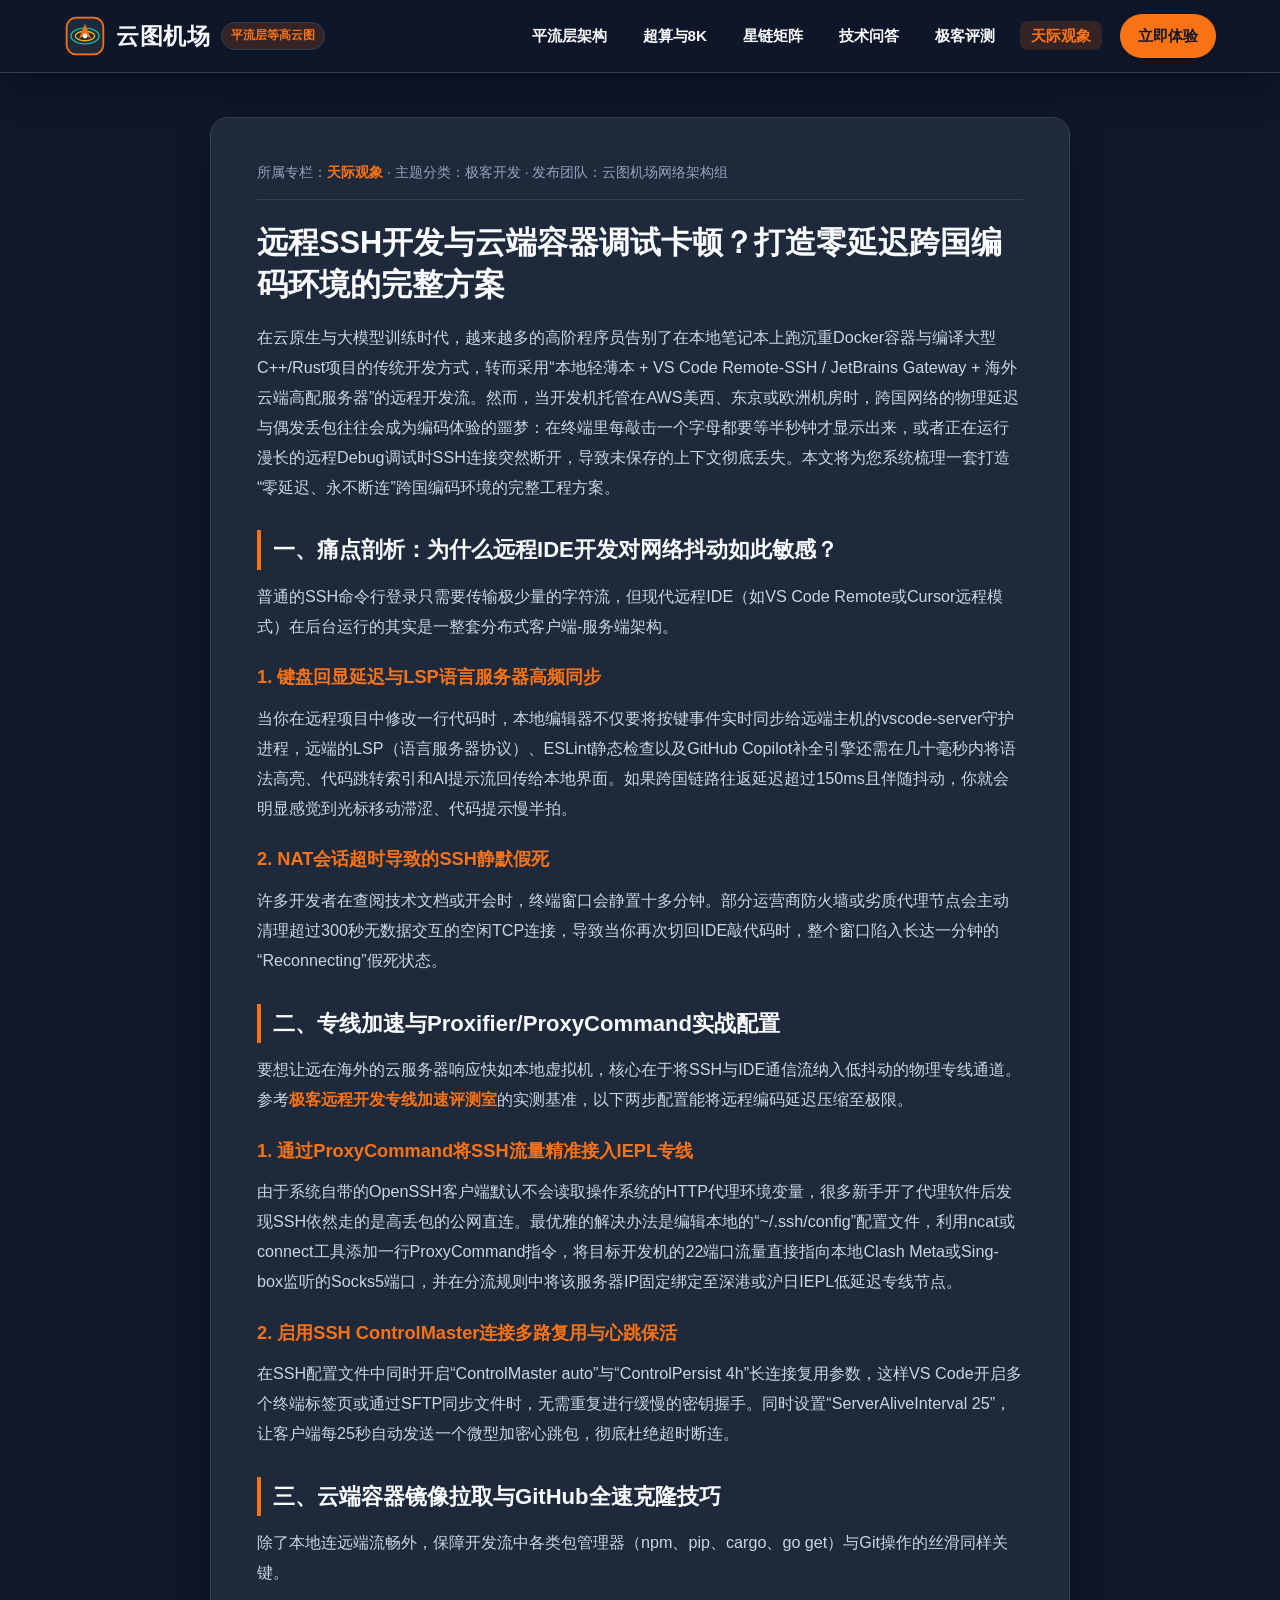
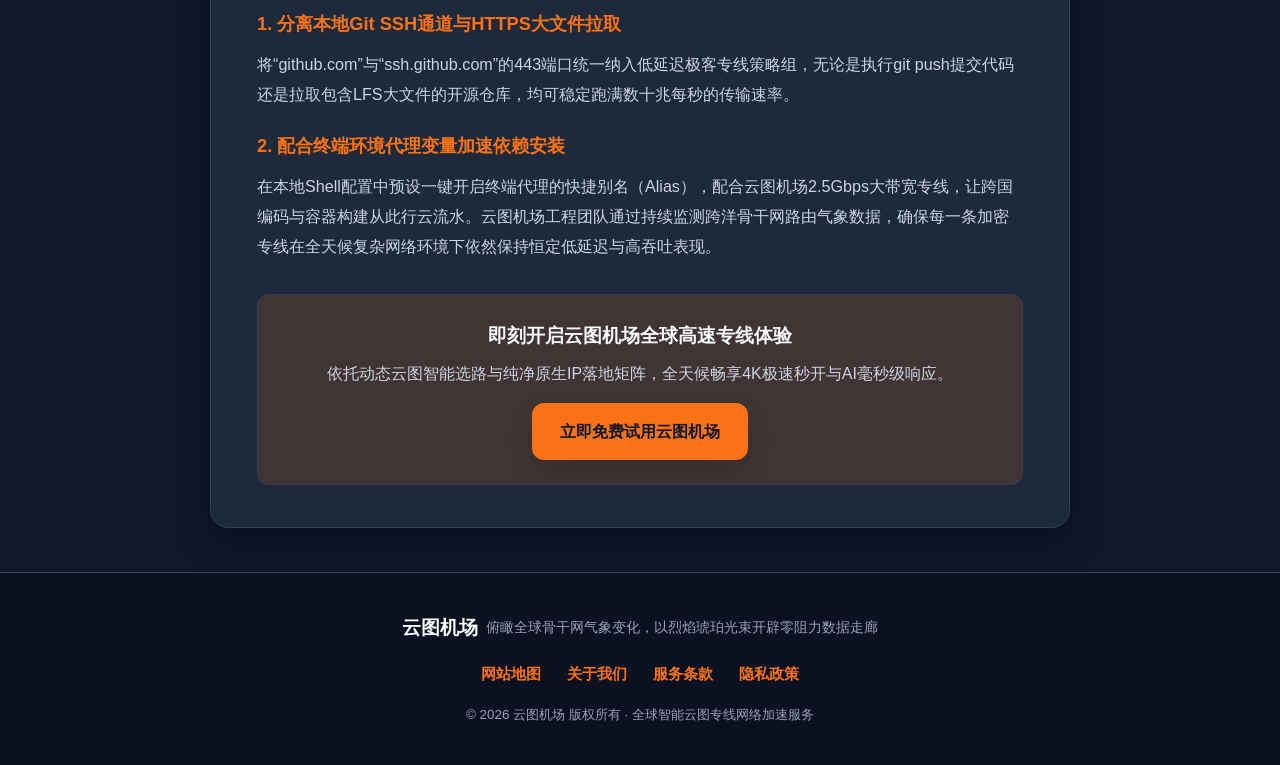
==== github-copilot-jetbrains-remote-ssh-boost.html @ 9d35b677 "Deploy yuntujichang.monster landing page" ====
<!DOCTYPE html>
<html lang="zh-CN">
<head>
  <meta charset="UTF-8">
  <meta name="viewport" content="width=device-width, initial-scale=1.0">
  <title>远程SSH开发与云端容器调试卡顿？打造零延迟跨国编码环境的完整方案 - 云图机场</title>
  <meta name="description" content="针对VS Code Remote-SSH、JetBrains Gateway远程开发及GitHub Copilot终端敲击延迟与断连问题，提供SSH多路复用与IEPL低抖动专线加速方案。">
  <link rel="canonical" href="https://yuntujichang.monster/github-copilot-jetbrains-remote-ssh-boost.html">
  <link rel="stylesheet" href="style.css">
  <script type="application/ld+json">
  {
    "@context": "https://schema.org",
    "@type": "Article",
    "headline": "远程SSH开发与云端容器调试卡顿？打造零延迟跨国编码环境的完整方案",
    "description": "针对VS Code Remote-SSH、JetBrains Gateway远程开发及GitHub Copilot终端敲击延迟与断连问题，提供SSH多路复用与IEPL低抖动专线加速方案。",
    "author": {
      "@type": "Organization",
      "name": "云图机场"
    },
    "publisher": {
      "@type": "Organization",
      "name": "云图机场"
    },
    "mainEntityOfPage": "https://yuntujichang.monster/github-copilot-jetbrains-remote-ssh-boost.html"
  }
  </script>
</head>
<body>
  <header class="site-header">
    <div class="container header-inner">
      <a href="index.html" class="brand-link" aria-label="云图机场首页">
        <svg class="brand-logo-svg" viewBox="0 0 48 48" width="42" height="42" aria-hidden="true">
          <rect x="3" y="3" width="42" height="42" rx="11" fill="#1E293B" stroke="#F97316" stroke-width="2"/>
          <ellipse cx="24" cy="24" rx="16" ry="9" fill="none" stroke="#14B8A6" stroke-width="1.6"/>
          <ellipse cx="24" cy="24" rx="11" ry="5.5" fill="none" stroke="#EAB308" stroke-width="1.6"/>
          <polygon points="24,10 31,27 24,23 17,27" fill="#F97316"/>
          <circle cx="24" cy="24" r="2.8" fill="#F8FAFC"/>
        </svg>
        <span class="brand-text">云图机场</span>
        <span class="brand-tag">平流层等高云图</span>
      </a>
      <nav class="main-nav" aria-label="主导航">
        <ul class="nav-list">
          <li><a href="index.html#atlas-strength" class="nav-item">平流层架构</a></li>
          <li><a href="index.html#scene-matrix" class="nav-item">超算与8K</a></li>
          <li><a href="index.html#atlas-plans" class="nav-item">星链矩阵</a></li>
          <li><a href="index.html#atlas-faq" class="nav-item">技术问答</a></li>
          <li><a href="index.html#user-voices" class="nav-item">极客评测</a></li>
          <li><a href="skyline-radar.html" class="nav-item active-nav">天际观象</a></li>
        </ul>
        <a href="https://ww012.twilightaff.com/#/?code=A56DH1Af" rel="nofollow" target="_blank" class="nav-cta-btn">立即体验</a>
      </nav>
    </div>
  </header>
  <main class="container">
    <div class="article-outer-card">
      <div class="article-meta">
        <span>所属专栏：<a href="skyline-radar.html">天际观象</a></span> · <span>主题分类：极客开发</span> · <span>发布团队：云图机场网络架构组</span>
      </div>
      <article class="article-wrap">
        <h1>远程SSH开发与云端容器调试卡顿？打造零延迟跨国编码环境的完整方案</h1>
<p>在云原生与大模型训练时代，越来越多的高阶程序员告别了在本地笔记本上跑沉重Docker容器与编译大型C++/Rust项目的传统开发方式，转而采用“本地轻薄本 + VS Code Remote-SSH / JetBrains Gateway + 海外云端高配服务器”的远程开发流。然而，当开发机托管在AWS美西、东京或欧洲机房时，跨国网络的物理延迟与偶发丢包往往会成为编码体验的噩梦：在终端里每敲击一个字母都要等半秒钟才显示出来，或者正在运行漫长的远程Debug调试时SSH连接突然断开，导致未保存的上下文彻底丢失。本文将为您系统梳理一套打造“零延迟、永不断连”跨国编码环境的完整工程方案。</p>
<h2>一、痛点剖析：为什么远程IDE开发对网络抖动如此敏感？</h2>
<p>普通的SSH命令行登录只需要传输极少量的字符流，但现代远程IDE（如VS Code Remote或Cursor远程模式）在后台运行的其实是一整套分布式客户端-服务端架构。</p>
<h3>1. 键盘回显延迟与LSP语言服务器高频同步</h3>
<p>当你在远程项目中修改一行代码时，本地编辑器不仅要将按键事件实时同步给远端主机的vscode-server守护进程，远端的LSP（语言服务器协议）、ESLint静态检查以及GitHub Copilot补全引擎还需在几十毫秒内将语法高亮、代码跳转索引和AI提示流回传给本地界面。如果跨国链路往返延迟超过150ms且伴随抖动，你就会明显感觉到光标移动滞涩、代码提示慢半拍。</p>
<h3>2. NAT会话超时导致的SSH静默假死</h3>
<p>许多开发者在查阅技术文档或开会时，终端窗口会静置十多分钟。部分运营商防火墙或劣质代理节点会主动清理超过300秒无数据交互的空闲TCP连接，导致当你再次切回IDE敲代码时，整个窗口陷入长达一分钟的“Reconnecting”假死状态。</p>
<h2>二、专线加速与Proxifier/ProxyCommand实战配置</h2>
<p>要想让远在海外的云服务器响应快如本地虚拟机，核心在于将SSH与IDE通信流纳入低抖动的物理专线通道。参考<a href="https://tizilab.net/" target="_blank">极客远程开发专线加速评测室</a>的实测基准，以下两步配置能将远程编码延迟压缩至极限。</p>
<h3>1. 通过ProxyCommand将SSH流量精准接入IEPL专线</h3>
<p>由于系统自带的OpenSSH客户端默认不会读取操作系统的HTTP代理环境变量，很多新手开了代理软件后发现SSH依然走的是高丢包的公网直连。最优雅的解决办法是编辑本地的“~/.ssh/config”配置文件，利用ncat或connect工具添加一行ProxyCommand指令，将目标开发机的22端口流量直接指向本地Clash Meta或Sing-box监听的Socks5端口，并在分流规则中将该服务器IP固定绑定至深港或沪日IEPL低延迟专线节点。</p>
<h3>2. 启用SSH ControlMaster连接多路复用与心跳保活</h3>
<p>在SSH配置文件中同时开启“ControlMaster auto”与“ControlPersist 4h”长连接复用参数，这样VS Code开启多个终端标签页或通过SFTP同步文件时，无需重复进行缓慢的密钥握手。同时设置“ServerAliveInterval 25”，让客户端每25秒自动发送一个微型加密心跳包，彻底杜绝超时断连。</p>
<h2>三、云端容器镜像拉取与GitHub全速克隆技巧</h2>
<p>除了本地连远端流畅外，保障开发流中各类包管理器（npm、pip、cargo、go get）与Git操作的丝滑同样关键。</p>
<h3>1. 分离本地Git SSH通道与HTTPS大文件拉取</h3>
<p>将“github.com”与“ssh.github.com”的443端口统一纳入低延迟极客专线策略组，无论是执行git push提交代码还是拉取包含LFS大文件的开源仓库，均可稳定跑满数十兆每秒的传输速率。</p>
<h3>2. 配合终端环境代理变量加速依赖安装</h3>
<p>在本地Shell配置中预设一键开启终端代理的快捷别名（Alias），配合云图机场2.5Gbps大带宽专线，让跨国编码与容器构建从此行云流水。云图机场工程团队通过持续监测跨洋骨干网路由气象数据，确保每一条加密专线在全天候复杂网络环境下依然保持恒定低延迟与高吞吐表现。</p>
      </article>
      <div class="article-cta-box">
        <h3>即刻开启云图机场全球高速专线体验</h3>
        <p>依托动态云图智能选路与纯净原生IP落地矩阵，全天候畅享4K极速秒开与AI毫秒级响应。</p>
        <p style="margin-top:14px;">
          <a href="https://ww012.twilightaff.com/#/?code=A56DH1Af" rel="nofollow" target="_blank" class="btn-primary-cta">立即免费试用云图机场</a>
        </p>
      </div>
    </div>
  </main>
  <footer class="site-footer">
    <div class="container footer-inner">
      <div class="footer-brand-row">
        <span class="footer-brand-name">云图机场</span>
        <span class="footer-slogan">俯瞰全球骨干网气象变化，以烈焰琥珀光束开辟零阻力数据走廊</span>
      </div>
      <nav class="footer-links" aria-label="页脚导航">
        <a href="sitemap.html">网站地图</a>
        <a href="about.html">关于我们</a>
        <a href="terms.html">服务条款</a>
        <a href="privacy.html">隐私政策</a>
      </nav>
      <p class="footer-copy">© 2026 云图机场 版权所有 · 全球智能云图专线网络加速服务</p>
    </div>
  </footer>
</body>
</html>
---- style.css ----
/* 云图机场 - 平流层气象等高云图与烈焰琥珀卫星风格 (Stratosphere Isobar Cloud-Map & Solar Amber Satellite) */
:root {
  --bg-main: #0F172A;
  --bg-alt: #162038;
  --bg-card: #1E293B;
  --text-heading: #F8FAFC;
  --text-body: #CBD5E1;
  --text-muted: #94A3B8;
  --accent-primary: #F97316;
  --accent-secondary: #14B8A6;
  --accent-soft: rgba(249, 115, 22, 0.16);
  --border-color: #334155;
  --header-bg: rgba(15, 23, 42, 0.96);
  --footer-bg: #0B1120;
  --btn-text: #0F172A;
  --shadow-card: 0 16px 36px -8px rgba(2, 6, 23, 0.55);
  --radius-lg: 18px;
  --radius-md: 12px;
}

* {
  box-sizing: border-box;
  margin: 0;
  padding: 0;
}

html {
  scroll-behavior: smooth;
  font-size: 16px;
}

body {
  font-family: -apple-system, BlinkMacSystemFont, "PingFang SC", "Hiragino Sans GB", "Microsoft YaHei", "Noto Sans SC", sans-serif;
  background-color: var(--bg-main);
  color: var(--text-body);
  line-height: 1.78;
  overflow-x: hidden;
}

/* 超链接采用与网站配色协调的醒目色调，访问前后颜色完全一致，绝不使用默认蓝紫色 */
a,
a:link,
a:visited {
  color: var(--accent-primary);
  text-decoration: none;
  font-weight: 600;
  transition: opacity 0.2s ease, transform 0.2s ease;
}

a:hover,
a:active {
  color: var(--accent-primary);
  text-decoration: underline;
  opacity: 0.88;
}

.container {
  width: 100%;
  max-width: 1200px;
  margin: 0 auto;
  padding: 0 24px;
}

/* 顶部导航栏 */
.site-header {
  position: sticky;
  top: 0;
  z-index: 100;
  background: var(--header-bg);
  border-bottom: 1px solid var(--border-color);
  box-shadow: var(--shadow-card);
}

.header-inner {
  display: flex;
  align-items: center;
  justify-content: space-between;
  padding-top: 14px;
  padding-bottom: 14px;
  gap: 16px;
}

.brand-link,
.brand-link:link,
.brand-link:visited {
  display: inline-flex;
  align-items: center;
  gap: 10px;
  color: var(--text-heading);
  text-decoration: none;
}

.brand-link:hover {
  text-decoration: none;
  opacity: 0.92;
}

.brand-logo-svg {
  flex-shrink: 0;
}

.brand-text {
  font-size: 1.42rem;
  font-weight: 900;
  letter-spacing: 0.03em;
  color: var(--text-heading);
}

.brand-tag {
  font-size: 0.75rem;
  font-weight: 700;
  background: var(--accent-soft);
  color: var(--accent-primary);
  border: 1px solid var(--border-color);
  padding: 2px 9px;
  border-radius: 999px;
}

.main-nav {
  display: flex;
  align-items: center;
  gap: 18px;
  flex-wrap: wrap;
}

.nav-list {
  display: flex;
  align-items: center;
  list-style: none;
  gap: 14px;
  flex-wrap: wrap;
}

.nav-item,
.nav-item:link,
.nav-item:visited {
  color: var(--text-heading);
  font-size: 0.95rem;
  font-weight: 600;
  padding: 6px 11px;
  border-radius: 8px;
  text-decoration: none;
}

.nav-item:hover,
.nav-item.active-nav {
  color: var(--accent-primary);
  background: var(--accent-soft);
  text-decoration: none;
}

.nav-cta-btn,
.nav-cta-btn:link,
.nav-cta-btn:visited {
  display: inline-flex;
  align-items: center;
  justify-content: center;
  background: var(--accent-primary);
  color: var(--btn-text);
  font-size: 0.92rem;
  font-weight: 700;
  padding: 9px 18px;
  border-radius: 999px;
  text-decoration: none;
  box-shadow: 0 4px 14px rgba(0, 0, 0, 0.14);
}

.nav-cta-btn:hover {
  color: var(--btn-text);
  text-decoration: none;
  opacity: 0.92;
}

/* Hero Section */
.hero-section {
  padding: 64px 0 56px;
  position: relative;
  overflow: hidden;
}

.hero-grid {
  display: grid;
  grid-template-columns: 1.08fr 0.92fr;
  gap: 42px;
  align-items: center;
}

.hero-badge {
  display: inline-flex;
  align-items: center;
  gap: 8px;
  background: var(--accent-soft);
  color: var(--accent-primary);
  border: 1px solid var(--border-color);
  padding: 6px 14px;
  border-radius: 999px;
  font-size: 0.86rem;
  font-weight: 700;
  margin-bottom: 18px;
}

.hero-badge-dot {
  width: 8px;
  height: 8px;
  border-radius: 50%;
  background: var(--accent-primary);
  animation: pulseGlow 2s infinite ease-in-out;
}

.hero-title {
  font-size: 2.65rem;
  line-height: 1.24;
  font-weight: 900;
  color: var(--text-heading);
  margin-bottom: 18px;
}

.hero-highlight {
  color: var(--accent-primary);
}

.hero-subtitle {
  font-size: 1.06rem;
  color: var(--text-body);
  margin-bottom: 28px;
  line-height: 1.8;
}

.hero-cta-group {
  display: flex;
  flex-wrap: wrap;
  gap: 14px;
  margin-bottom: 32px;
}

.btn-primary-cta,
.btn-primary-cta:link,
.btn-primary-cta:visited {
  display: inline-flex;
  align-items: center;
  justify-content: center;
  background: var(--accent-primary);
  color: var(--btn-text);
  font-size: 1.02rem;
  font-weight: 800;
  padding: 14px 28px;
  border-radius: 12px;
  text-decoration: none;
  box-shadow: 0 10px 24px rgba(0, 0, 0, 0.16);
}

.btn-primary-cta:hover {
  color: var(--btn-text);
  text-decoration: none;
  transform: translateY(-1px);
}

.btn-secondary-rank,
.btn-secondary-rank:link,
.btn-secondary-rank:visited {
  display: inline-flex;
  align-items: center;
  justify-content: center;
  background: var(--bg-card);
  color: var(--accent-primary);
  border: 2px solid var(--accent-primary);
  font-size: 1.02rem;
  font-weight: 800;
  padding: 12px 24px;
  border-radius: 12px;
  text-decoration: none;
}

.btn-secondary-rank:hover {
  background: var(--accent-soft);
  color: var(--accent-primary);
  text-decoration: none;
}

.hero-metrics {
  display: grid;
  grid-template-columns: repeat(3, 1fr);
  gap: 16px;
  padding-top: 22px;
  border-top: 1px solid var(--border-color);
}

.metric-cell {
  display: flex;
  flex-direction: column;
  gap: 4px;
}

.metric-val {
  font-size: 1.38rem;
  font-weight: 900;
  color: var(--accent-primary);
}

.metric-lbl {
  font-size: 0.86rem;
  color: var(--text-muted);
}

/* Hero Animated Illustration Stage */
.hero-visual-stage {
  background: var(--bg-card);
  border: 1px solid var(--border-color);
  border-radius: var(--radius-lg);
  padding: 20px;
  box-shadow: var(--shadow-card);
}

.stage-top-bar {
  display: flex;
  align-items: center;
  justify-content: space-between;
  font-size: 0.84rem;
  font-weight: 700;
  color: var(--text-heading);
  padding-bottom: 12px;
  margin-bottom: 12px;
  border-bottom: 1px solid var(--border-color);
}

.stage-status-pill {
  background: var(--accent-soft);
  color: var(--accent-primary);
  padding: 3px 10px;
  border-radius: 999px;
  font-size: 0.78rem;
}

.hero-atlas-svg {
  width: 100%;
  height: auto;
  display: block;
  border-radius: 12px;
}

.stage-bottom-notes {
  display: flex;
  align-items: center;
  justify-content: space-between;
  flex-wrap: wrap;
  gap: 8px;
  padding-top: 12px;
  margin-top: 12px;
  border-top: 1px solid var(--border-color);
  font-size: 0.82rem;
  color: var(--text-muted);
}

/* Keyframe Animations for Cloud Atlas SVG */
@keyframes pulseGlow {
  0%, 100% { transform: scale(1); opacity: 0.9; }
  50% { transform: scale(1.25); opacity: 0.45; }
}

@keyframes cloudDriftSlow {
  0%, 100% { transform: translateX(0px); }
  50% { transform: translateX(14px); }
}

@keyframes cloudDriftReverse {
  0%, 100% { transform: translateX(0px); }
  50% { transform: translateX(-14px); }
}

@keyframes dashFlow {
  to { stroke-dashoffset: -48; }
}

.anim-cloud-slow {
  animation: cloudDriftSlow 6s infinite ease-in-out;
}

.anim-cloud-rev {
  animation: cloudDriftReverse 7s infinite ease-in-out;
}

.anim-route-dash {
  stroke-dasharray: 6 6;
  animation: dashFlow 2.6s infinite linear;
}

/* Section Blocks */
.section-block {
  padding: 68px 0;
}

.section-block.alt-bg {
  background: var(--bg-alt);
  border-top: 1px solid var(--border-color);
  border-bottom: 1px solid var(--border-color);
}

.section-header {
  text-align: center;
  max-width: 760px;
  margin: 0 auto 44px;
}

.section-eyebrow {
  display: inline-block;
  font-size: 0.84rem;
  font-weight: 800;
  color: var(--accent-primary);
  background: var(--accent-soft);
  padding: 4px 12px;
  border-radius: 999px;
  margin-bottom: 12px;
}

.section-title {
  font-size: 2rem;
  line-height: 1.3;
  font-weight: 900;
  color: var(--text-heading);
  margin-bottom: 12px;
}

.section-desc {
  font-size: 1rem;
  color: var(--text-muted);
}

/* Feature Cards Grid */
.features-grid {
  display: grid;
  grid-template-columns: repeat(4, 1fr);
  gap: 22px;
}

.feature-card {
  background: var(--bg-card);
  border: 1px solid var(--border-color);
  border-radius: var(--radius-lg);
  padding: 26px 22px;
  box-shadow: var(--shadow-card);
  display: flex;
  flex-direction: column;
  justify-content: space-between;
}

.feature-icon-wrap {
  width: 50px;
  height: 50px;
  border-radius: 12px;
  background: var(--accent-soft);
  display: flex;
  align-items: center;
  justify-content: center;
  margin-bottom: 16px;
}

.feature-card h3 {
  font-size: 1.15rem;
  font-weight: 800;
  color: var(--text-heading);
  margin-bottom: 10px;
}

.feature-card p {
  font-size: 0.94rem;
  color: var(--text-body);
  margin-bottom: 16px;
}

.feature-badge {
  display: inline-block;
  font-size: 0.8rem;
  font-weight: 700;
  color: var(--accent-primary);
  padding-top: 10px;
  border-top: 1px dashed var(--border-color);
}

/* Scenarios Matrix */
.scene-grid {
  display: grid;
  grid-template-columns: repeat(2, 1fr);
  gap: 24px;
}

.scene-card {
  background: var(--bg-card);
  border: 1px solid var(--border-color);
  border-radius: var(--radius-lg);
  padding: 28px;
  box-shadow: var(--shadow-card);
  display: flex;
  gap: 20px;
  align-items: flex-start;
}

.scene-icon-box {
  width: 54px;
  height: 54px;
  border-radius: 14px;
  background: var(--accent-soft);
  display: flex;
  align-items: center;
  justify-content: center;
  flex-shrink: 0;
}

.scene-content h3 {
  font-size: 1.2rem;
  font-weight: 800;
  color: var(--text-heading);
  margin-bottom: 8px;
}

.scene-content p {
  font-size: 0.95rem;
  color: var(--text-body);
  margin-bottom: 14px;
}

.scene-tags {
  display: flex;
  flex-wrap: wrap;
  gap: 8px;
}

.scene-tag {
  font-size: 0.78rem;
  font-weight: 700;
  background: var(--accent-soft);
  color: var(--accent-primary);
  padding: 3px 10px;
  border-radius: 999px;
}

/* Pricing Plans */
.pricing-grid {
  display: grid;
  grid-template-columns: repeat(3, 1fr);
  gap: 26px;
  align-items: stretch;
}

.price-card {
  background: var(--bg-card);
  border: 1px solid var(--border-color);
  border-radius: var(--radius-lg);
  padding: 32px 26px;
  box-shadow: var(--shadow-card);
  display: flex;
  flex-direction: column;
  justify-content: space-between;
  position: relative;
}

.price-card.featured-plan {
  border: 2px solid var(--accent-primary);
  transform: translateY(-6px);
}

.plan-ribbon {
  position: absolute;
  top: -13px;
  right: 22px;
  background: var(--accent-primary);
  color: var(--btn-text);
  font-size: 0.78rem;
  font-weight: 800;
  padding: 4px 12px;
  border-radius: 999px;
}

.plan-name {
  font-size: 1.32rem;
  font-weight: 900;
  color: var(--text-heading);
  margin-bottom: 6px;
}

.plan-tagline {
  font-size: 0.9rem;
  color: var(--text-muted);
  margin-bottom: 18px;
}

.plan-price-box {
  margin-bottom: 20px;
  padding-bottom: 16px;
  border-bottom: 1px solid var(--border-color);
}

.price-num {
  font-size: 2.3rem;
  font-weight: 900;
  color: var(--accent-primary);
}

.price-unit {
  font-size: 0.92rem;
  color: var(--text-muted);
}

.plan-features {
  list-style: none;
  display: flex;
  flex-direction: column;
  gap: 12px;
  margin-bottom: 26px;
}

.plan-features li {
  display: flex;
  align-items: center;
  gap: 10px;
  font-size: 0.95rem;
  color: var(--text-body);
}

.plan-bullet-svg {
  width: 18px;
  height: 18px;
  flex-shrink: 0;
}

.plan-btn,
.plan-btn:link,
.plan-btn:visited {
  display: block;
  width: 100%;
  text-align: center;
  background: var(--accent-primary);
  color: var(--btn-text);
  font-weight: 800;
  padding: 13px 20px;
  border-radius: 12px;
  text-decoration: none;
}

.plan-btn:hover {
  color: var(--btn-text);
  text-decoration: none;
  opacity: 0.92;
}

/* FAQ & Voices */
.faq-grid {
  display: grid;
  grid-template-columns: repeat(2, 1fr);
  gap: 22px;
}

.faq-card {
  background: var(--bg-card);
  border: 1px solid var(--border-color);
  border-radius: var(--radius-lg);
  padding: 26px;
  box-shadow: var(--shadow-card);
}

.faq-card h3 {
  font-size: 1.1rem;
  font-weight: 800;
  color: var(--text-heading);
  margin-bottom: 10px;
}

.faq-card p {
  font-size: 0.94rem;
  color: var(--text-body);
}

.voice-grid {
  display: grid;
  grid-template-columns: repeat(3, 1fr);
  gap: 24px;
}

.voice-card {
  background: var(--bg-card);
  border: 1px solid var(--border-color);
  border-radius: var(--radius-lg);
  padding: 26px;
  box-shadow: var(--shadow-card);
  display: flex;
  flex-direction: column;
  justify-content: space-between;
}

.voice-quote {
  font-size: 0.95rem;
  color: var(--text-body);
  margin-bottom: 18px;
}

.voice-author {
  display: flex;
  align-items: center;
  justify-content: space-between;
  padding-top: 14px;
  border-top: 1px solid var(--border-color);
}

.author-name {
  font-weight: 800;
  color: var(--text-heading);
  font-size: 0.94rem;
}

.author-role {
  font-size: 0.82rem;
  color: var(--accent-primary);
  font-weight: 700;
}

/* Hub & Article Pages */
.page-hero-banner {
  background: var(--bg-alt);
  border-bottom: 1px solid var(--border-color);
  padding: 50px 0 38px;
  text-align: center;
}

.page-hero-banner h1 {
  font-size: 2.2rem;
  color: var(--text-heading);
  font-weight: 900;
  margin-bottom: 12px;
}

.page-hero-banner p {
  max-width: 720px;
  margin: 0 auto;
  color: var(--text-body);
  font-size: 1.02rem;
}

.hub-cards-grid {
  display: grid;
  grid-template-columns: repeat(3, 1fr);
  gap: 24px;
  padding: 48px 0;
}

.hub-card {
  background: var(--bg-card);
  border: 1px solid var(--border-color);
  border-radius: var(--radius-lg);
  padding: 26px;
  box-shadow: var(--shadow-card);
  display: flex;
  flex-direction: column;
  justify-content: space-between;
}

.hub-card-tag {
  display: inline-block;
  font-size: 0.78rem;
  font-weight: 800;
  color: var(--accent-primary);
  background: var(--accent-soft);
  padding: 4px 10px;
  border-radius: 999px;
  margin-bottom: 12px;
}

.hub-card h2 {
  font-size: 1.18rem;
  line-height: 1.45;
  margin-bottom: 12px;
}

.hub-card h2 a,
.hub-card h2 a:link,
.hub-card h2 a:visited {
  color: var(--text-heading);
}

.hub-card h2 a:hover {
  color: var(--accent-primary);
}

.hub-card p {
  font-size: 0.92rem;
  color: var(--text-muted);
  margin-bottom: 18px;
}

.hub-read-more {
  font-size: 0.9rem;
  font-weight: 800;
  color: var(--accent-primary);
}

.article-outer-card {
  max-width: 860px;
  margin: 44px auto;
  background: var(--bg-card);
  border: 1px solid var(--border-color);
  border-radius: var(--radius-lg);
  padding: 42px 46px;
  box-shadow: var(--shadow-card);
}

.article-meta {
  font-size: 0.88rem;
  color: var(--text-muted);
  margin-bottom: 22px;
  padding-bottom: 14px;
  border-bottom: 1px solid var(--border-color);
}

.article-wrap h1 {
  font-size: 1.92rem;
  line-height: 1.35;
  color: var(--text-heading);
  font-weight: 900;
  margin-bottom: 18px;
}

.article-wrap h2 {
  font-size: 1.38rem;
  color: var(--text-heading);
  font-weight: 800;
  margin: 28px 0 12px;
  padding-left: 12px;
  border-left: 4px solid var(--accent-primary);
}

.article-wrap h3 {
  font-size: 1.14rem;
  color: var(--accent-primary);
  font-weight: 800;
  margin: 20px 0 10px;
}

.article-wrap p {
  font-size: 1.01rem;
  color: var(--text-body);
  margin-bottom: 16px;
  line-height: 1.85;
}

.article-cta-box {
  margin-top: 32px;
  padding: 24px;
  background: var(--accent-soft);
  border: 1px solid var(--border-color);
  border-radius: var(--radius-md);
  text-align: center;
}

.article-cta-box h3 {
  color: var(--text-heading);
  margin-bottom: 8px;
}

/* Footer */
.site-footer {
  background: var(--footer-bg);
  border-top: 1px solid var(--border-color);
  padding: 38px 0;
  margin-top: 40px;
}

.footer-inner {
  display: flex;
  flex-direction: column;
  align-items: center;
  gap: 16px;
  text-align: center;
}

.footer-brand-row {
  display: flex;
  align-items: center;
  gap: 8px;
  flex-wrap: wrap;
  justify-content: center;
}

.footer-brand-name {
  font-size: 1.18rem;
  font-weight: 900;
  color: var(--text-heading);
}

.footer-slogan {
  font-size: 0.9rem;
  color: var(--text-muted);
}

.footer-links {
  display: flex;
  gap: 26px;
  flex-wrap: wrap;
  justify-content: center;
}

.footer-links a,
.footer-links a:link,
.footer-links a:visited {
  color: var(--accent-primary);
  font-weight: 700;
  font-size: 0.95rem;
}

.footer-copy {
  font-size: 0.84rem;
  color: var(--text-muted);
}

/* Responsive Layout & Rule 7 Mobile Navigation Visibility */
@media (max-width: 960px) {
  .hero-grid,
  .features-grid,
  .scene-grid,
  .pricing-grid,
  .faq-grid,
  .voice-grid,
  .hub-cards-grid {
    grid-template-columns: 1fr;
  }
  .price-card.featured-plan {
    transform: none;
  }
}

@media (max-width: 768px) {
  .header-inner {
    flex-direction: column;
    align-items: flex-start;
    gap: 12px;
  }
  .main-nav {
    width: 100%;
    display: flex !important;
    flex-wrap: wrap;
    justify-content: space-between;
    gap: 10px;
  }
  .nav-list {
    display: flex !important;
    flex-wrap: wrap;
    gap: 8px;
    width: 100%;
  }
  .nav-item {
    font-size: 0.88rem;
    padding: 5px 9px;
    background: var(--bg-card);
    border: 1px solid var(--border-color);
  }
  .nav-cta-btn {
    width: 100%;
    text-align: center;
    padding: 10px 16px;
  }
  .hero-title {
    font-size: 1.95rem;
  }
  .hero-metrics {
    grid-template-columns: 1fr;
  }
  .article-outer-card {
    padding: 24px 18px;
    margin: 20px 12px;
  }
}
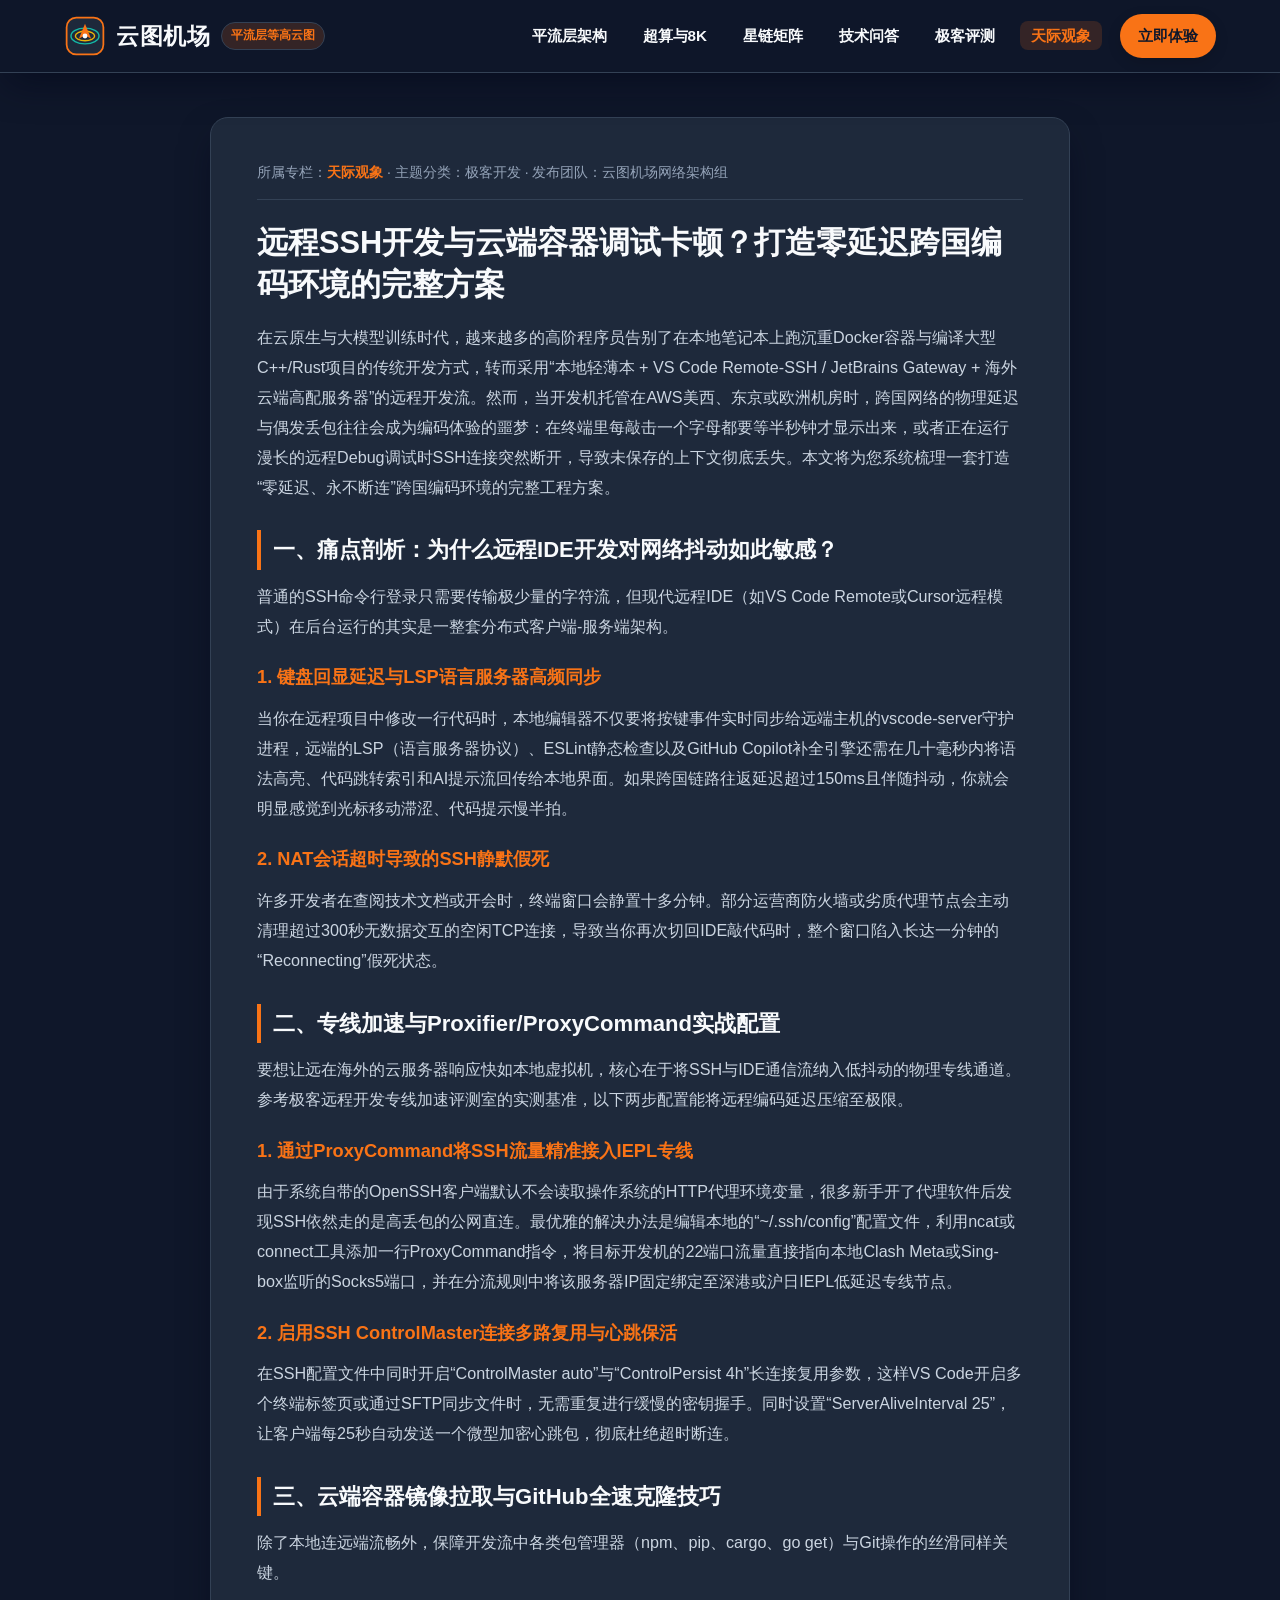
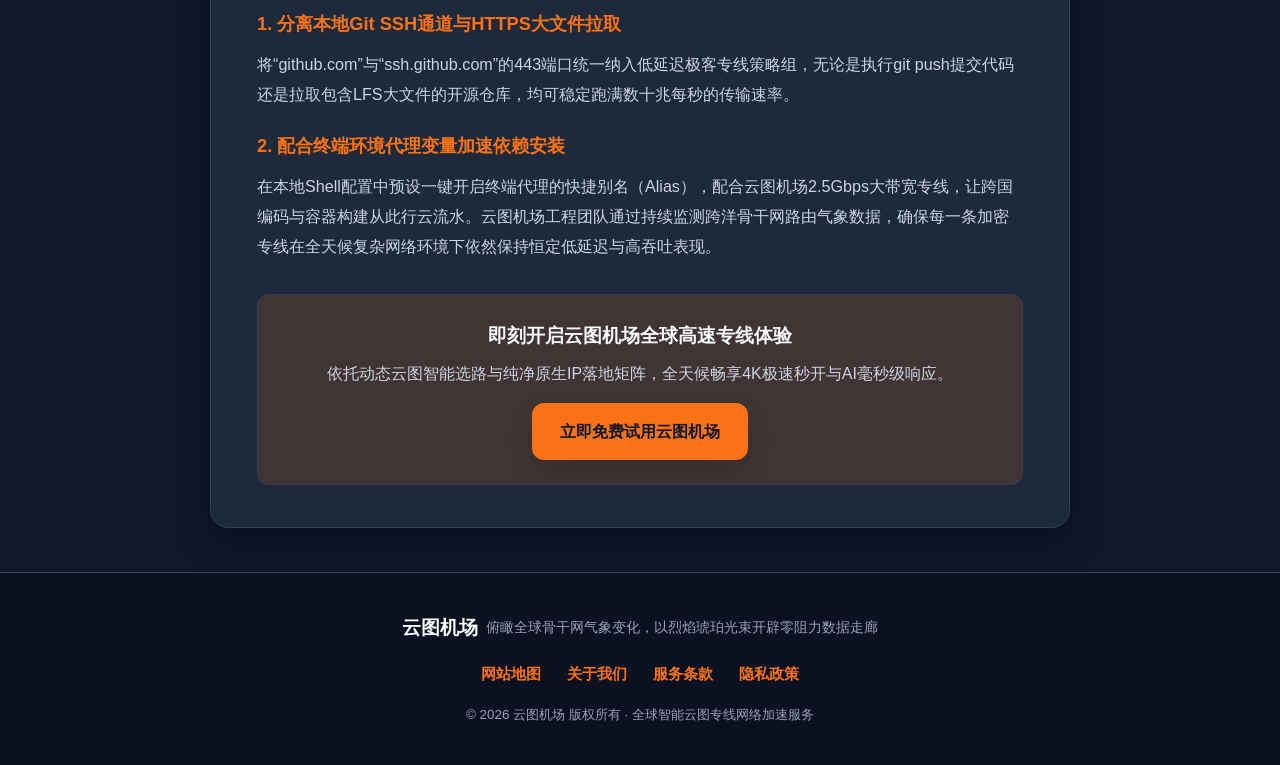
==== commit 1b6daffd: "fix: remove external blog links, desensitize subscription terms, and align official landing page sty" ====
--- a/github-copilot-jetbrains-remote-ssh-boost.html
+++ b/github-copilot-jetbrains-remote-ssh-boost.html
@@ -67,7 +67,7 @@
 <h3>2. NAT会话超时导致的SSH静默假死</h3>
 <p>许多开发者在查阅技术文档或开会时，终端窗口会静置十多分钟。部分运营商防火墙或劣质代理节点会主动清理超过300秒无数据交互的空闲TCP连接，导致当你再次切回IDE敲代码时，整个窗口陷入长达一分钟的“Reconnecting”假死状态。</p>
 <h2>二、专线加速与Proxifier/ProxyCommand实战配置</h2>
-<p>要想让远在海外的云服务器响应快如本地虚拟机，核心在于将SSH与IDE通信流纳入低抖动的物理专线通道。参考<a href="https://tizilab.net/" target="_blank">极客远程开发专线加速评测室</a>的实测基准，以下两步配置能将远程编码延迟压缩至极限。</p>
+<p>要想让远在海外的云服务器响应快如本地虚拟机，核心在于将SSH与IDE通信流纳入低抖动的物理专线通道。参考极客远程开发专线加速评测室的实测基准，以下两步配置能将远程编码延迟压缩至极限。</p>
 <h3>1. 通过ProxyCommand将SSH流量精准接入IEPL专线</h3>
 <p>由于系统自带的OpenSSH客户端默认不会读取操作系统的HTTP代理环境变量，很多新手开了代理软件后发现SSH依然走的是高丢包的公网直连。最优雅的解决办法是编辑本地的“~/.ssh/config”配置文件，利用ncat或connect工具添加一行ProxyCommand指令，将目标开发机的22端口流量直接指向本地Clash Meta或Sing-box监听的Socks5端口，并在分流规则中将该服务器IP固定绑定至深港或沪日IEPL低延迟专线节点。</p>
 <h3>2. 启用SSH ControlMaster连接多路复用与心跳保活</h3>
